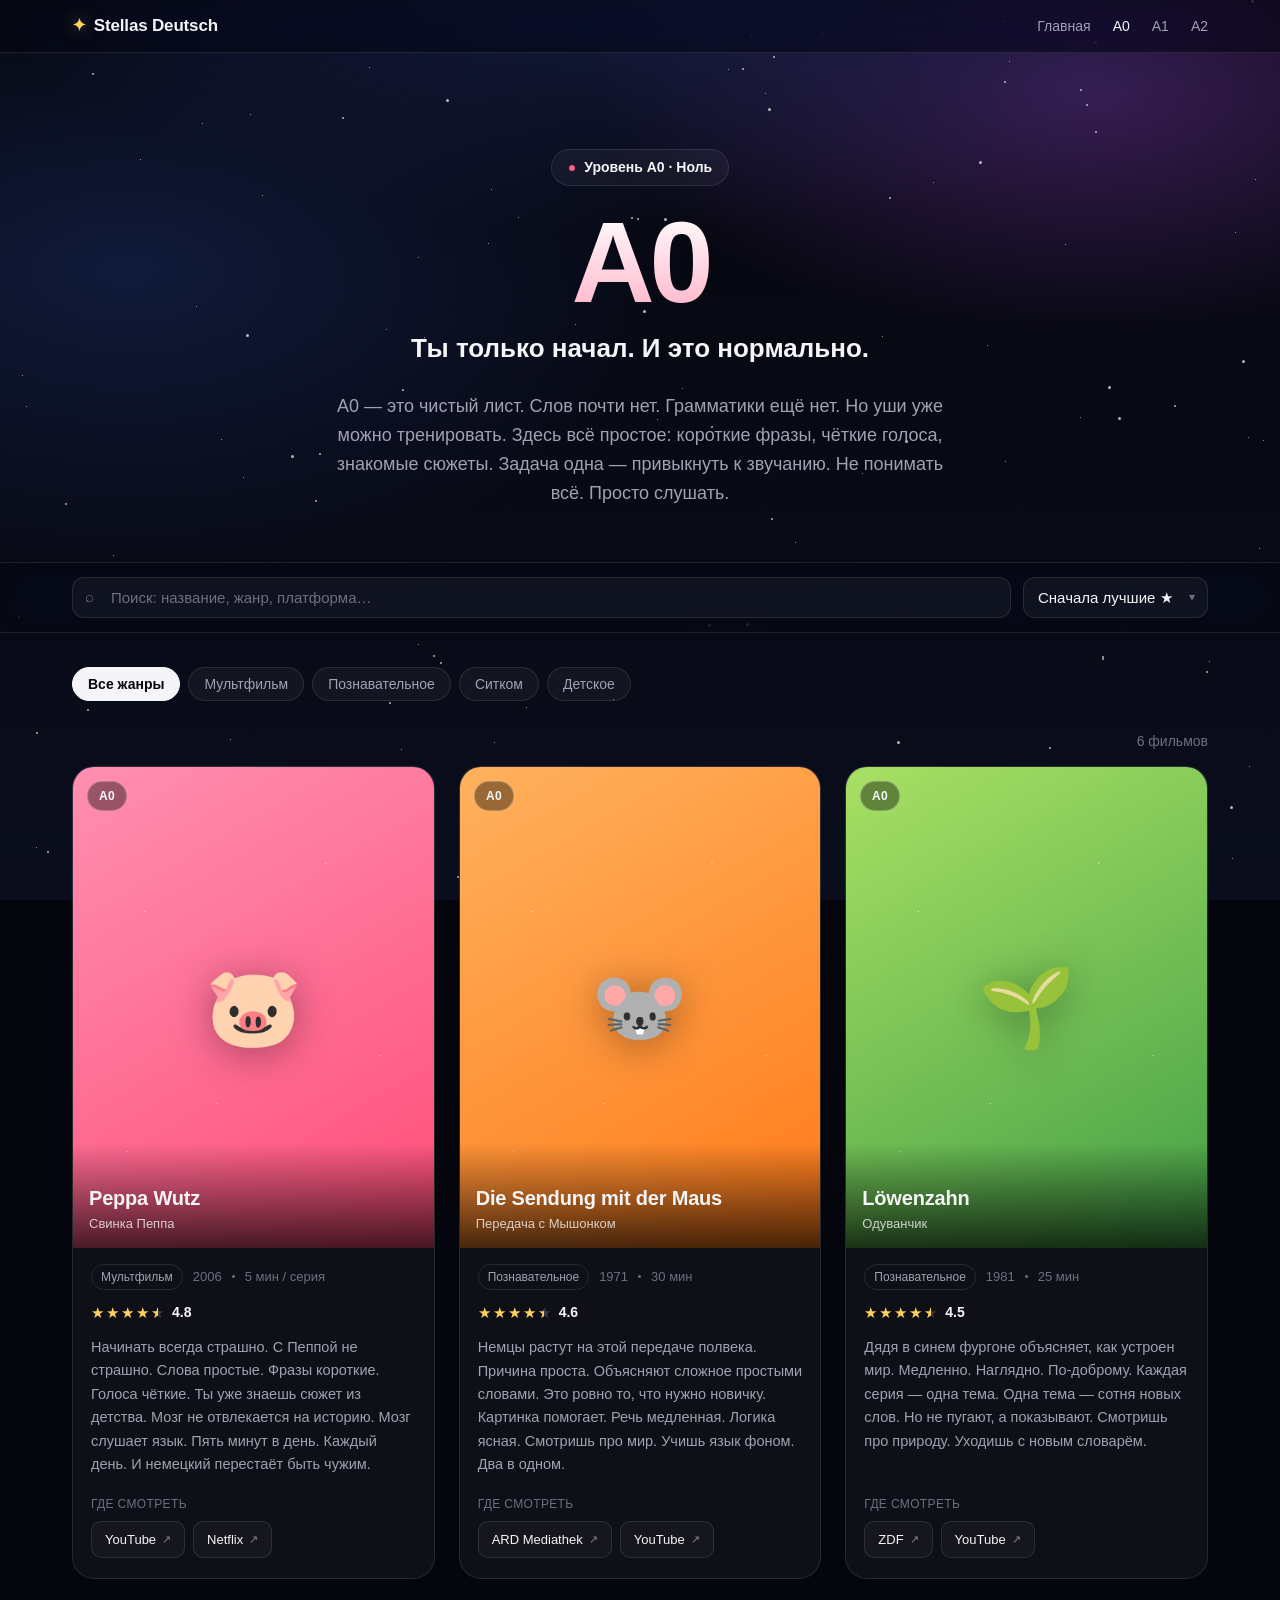
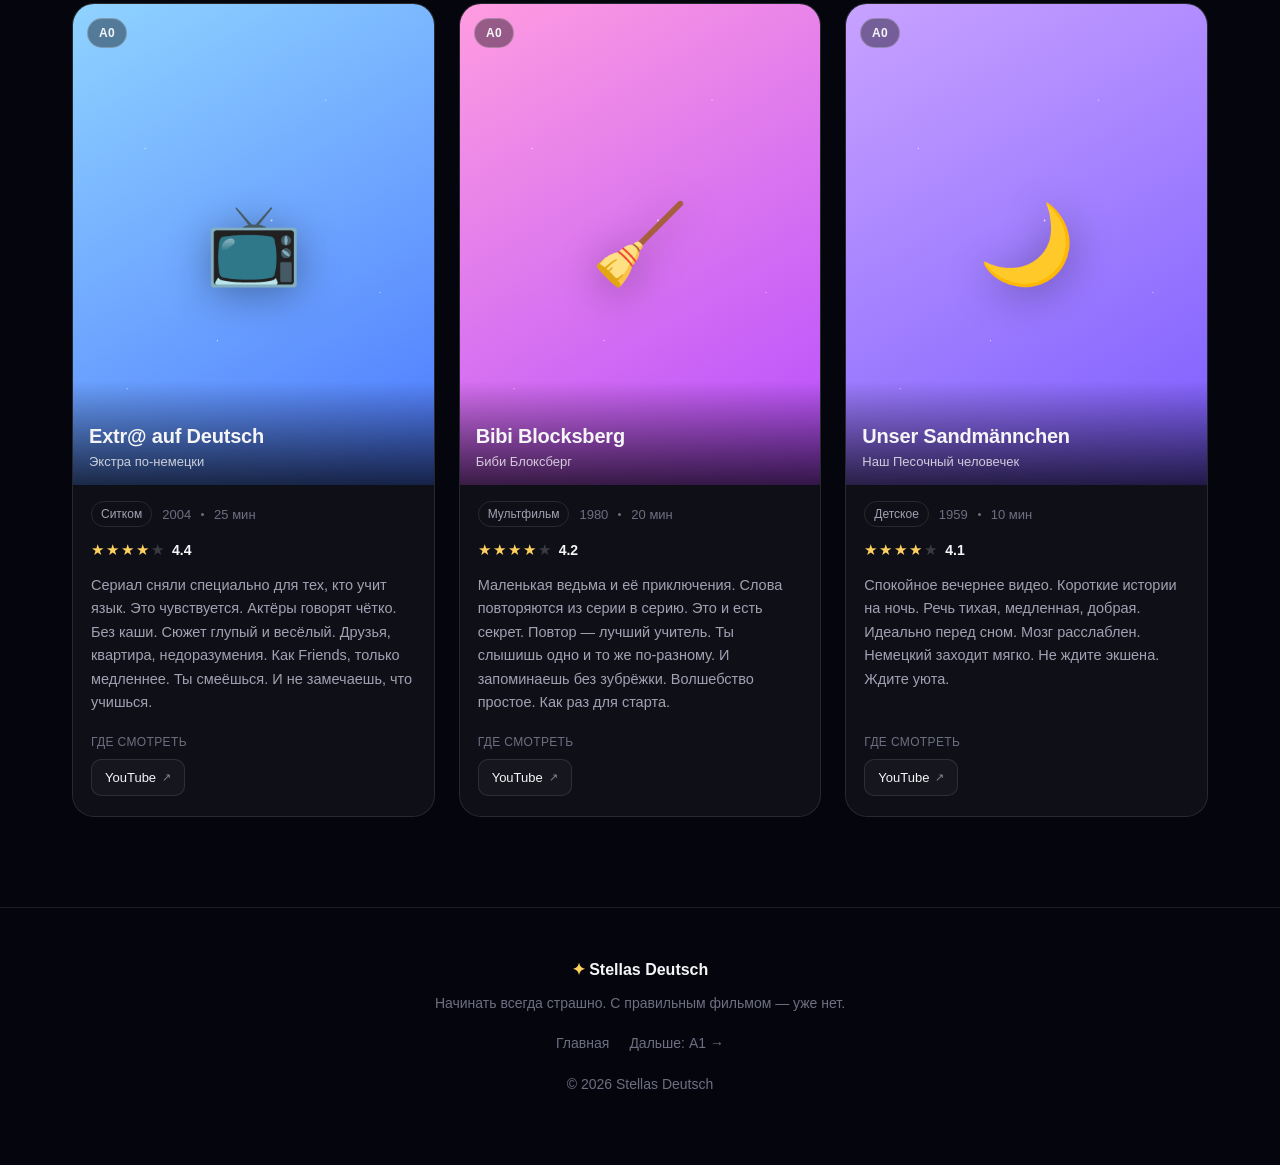
==== a0.html @ bd238e07 "Stellas Deutsch — Kino-Kollektion for German A0/A1/A2 Apple-style, star-themed film catalog with per" ====
<!DOCTYPE html>
<html lang="ru">
<head>
  <meta charset="UTF-8" />
  <meta name="viewport" content="width=device-width, initial-scale=1.0" />
  <title>A0 · Ноль — Кино для немецкого | Stellas Deutsch</title>
  <meta name="description" content="Фильмы и сериалы для немецкого уровня A0. Самый мягкий старт: короткие фразы, чёткие голоса, знакомые сюжеты." />
  <link rel="stylesheet" href="assets/style.css" />
</head>
<body>
  <div class="sky"></div>
  <div class="stars"></div>

  <nav class="nav">
    <div class="nav-in">
      <a class="brand" href="index.html"><span class="logo-star">✦</span> Stellas Deutsch</a>
      <div class="nav-links">
        <a href="index.html">Главная</a>
        <a href="a0.html" class="active">A0</a>
        <a href="a1.html">A1</a>
        <a href="a2.html">A2</a>
      </div>
    </div>
  </nav>

  <header class="level-hero">
    <div class="level-badge"><span style="color:#ff5e8a">●</span> Уровень A0 · Ноль</div>
    <h1 style="background:linear-gradient(180deg,#fff,#ffb3c8);-webkit-background-clip:text;background-clip:text;color:transparent">A0</h1>
    <div class="sub">Ты только начал. И это нормально.</div>
    <p class="intro">
      A0 — это чистый лист. Слов почти нет. Грамматики ещё нет.
      Но уши уже можно тренировать. Здесь всё простое: короткие фразы, чёткие голоса, знакомые сюжеты.
      Задача одна — привыкнуть к звучанию. Не понимать всё. Просто слушать.
    </p>
  </header>

  <div class="controls">
    <div class="controls-in">
      <div class="search">
        <span class="ico">⌕</span>
        <input id="search" type="text" placeholder="Поиск: название, жанр, платформа…" />
      </div>
      <div class="select-wrap">
        <select id="sort" aria-label="Сортировка">
          <option value="rating-desc">Сначала лучшие ★</option>
          <option value="rating-asc">Сначала худшие</option>
          <option value="year-desc">Новее</option>
          <option value="year-asc">Старее</option>
          <option value="length-asc">Короче</option>
          <option value="length-desc">Длиннее</option>
          <option value="title-asc">Название A–Z</option>
        </select>
      </div>
    </div>
  </div>

  <main class="wrap">
    <div class="chips" id="chips"></div>
    <div style="display:flex;margin-bottom:14px"><span class="result-count" id="count"></span></div>
    <div class="grid" id="grid"></div>
  </main>

  <footer class="footer">
    <div class="fbrand"><span style="color:var(--star)">✦</span> Stellas Deutsch</div>
    <div class="fline">Начинать всегда страшно. С правильным фильмом — уже нет.</div>
    <div class="fnav">
      <a href="index.html">Главная</a>
      <a href="a1.html">Дальше: A1 →</a>
    </div>
    <div>© 2026 Stellas Deutsch</div>
  </footer>

  <script src="assets/data.js"></script>
  <script src="assets/app.js"></script>
  <script>initCatalog({ level: "A0" });</script>
</body>
</html>
---- assets/style.css ----
/* =========================================================
   Stellas Deutsch — Kino
   Apple-стиль · звёздная тематика
   ========================================================= */

:root {
  --bg: #05060d;
  --bg-2: #0a0d1c;
  --ink: #f5f5f7;
  --ink-dim: #a1a1b3;
  --ink-faint: #6e6e82;
  --line: rgba(255, 255, 255, 0.10);
  --card: rgba(255, 255, 255, 0.045);
  --card-hover: rgba(255, 255, 255, 0.075);
  --star: #ffd25f;
  --accent: #6ea8ff;
  --accent-a0: #ff5e8a;
  --accent-a1: #4d9fff;
  --accent-a2: #22d3a6;
  --radius: 22px;
  --maxw: 1180px;
  --ease: cubic-bezier(0.22, 1, 0.36, 1);
}

* { margin: 0; padding: 0; box-sizing: border-box; }

html { scroll-behavior: smooth; }

body {
  font-family: -apple-system, BlinkMacSystemFont, "SF Pro Display",
    "SF Pro Text", "Segoe UI", Roboto, Helvetica, Arial, sans-serif;
  background: var(--bg);
  color: var(--ink);
  line-height: 1.5;
  -webkit-font-smoothing: antialiased;
  text-rendering: optimizeLegibility;
  overflow-x: hidden;
}

a { color: inherit; text-decoration: none; }
img { max-width: 100%; display: block; }

/* ---------- Звёздный фон ---------- */
.sky {
  position: fixed;
  inset: 0;
  z-index: -2;
  background:
    radial-gradient(ellipse 90% 60% at 50% -10%, #1a2350 0%, transparent 60%),
    radial-gradient(ellipse 70% 50% at 85% 10%, #3a1d54 0%, transparent 55%),
    radial-gradient(ellipse 80% 60% at 10% 30%, #101a3a 0%, transparent 55%),
    linear-gradient(180deg, var(--bg) 0%, var(--bg-2) 100%);
}
.stars {
  position: fixed;
  inset: 0;
  z-index: -1;
  pointer-events: none;
}
.stars i {
  position: absolute;
  width: 2px; height: 2px;
  border-radius: 50%;
  background: #fff;
  opacity: 0.7;
  animation: twinkle var(--dur, 4s) var(--ease) infinite alternate;
}
@keyframes twinkle {
  from { opacity: 0.15; transform: scale(0.6); }
  to   { opacity: 0.95; transform: scale(1.15); }
}
.shooting {
  position: absolute;
  width: 120px; height: 1px;
  background: linear-gradient(90deg, #fff, transparent);
  opacity: 0;
  filter: drop-shadow(0 0 6px #fff);
}

/* ---------- Навигация ---------- */
.nav {
  position: sticky;
  top: 0;
  z-index: 100;
  backdrop-filter: saturate(180%) blur(20px);
  -webkit-backdrop-filter: saturate(180%) blur(20px);
  background: rgba(6, 8, 16, 0.62);
  border-bottom: 1px solid var(--line);
}
.nav-in {
  max-width: var(--maxw);
  margin: 0 auto;
  padding: 0 22px;
  height: 52px;
  display: flex;
  align-items: center;
  gap: 26px;
}
.brand {
  font-weight: 600;
  letter-spacing: -0.01em;
  display: flex;
  align-items: center;
  gap: 8px;
  font-size: 17px;
}
.brand .logo-star { color: var(--star); filter: drop-shadow(0 0 8px rgba(255,210,95,.5)); }
.nav-links {
  display: flex;
  gap: 22px;
  margin-left: auto;
  font-size: 14px;
  color: var(--ink-dim);
}
.nav-links a { transition: color 0.2s; }
.nav-links a:hover, .nav-links a.active { color: var(--ink); }

/* ---------- Общий контейнер ---------- */
.wrap { max-width: var(--maxw); margin: 0 auto; padding: 0 22px; }

/* ---------- Hero ---------- */
.hero {
  text-align: center;
  padding: 118px 22px 70px;
  position: relative;
}
.eyebrow {
  font-size: 15px;
  font-weight: 600;
  letter-spacing: 0.02em;
  color: var(--accent);
  margin-bottom: 18px;
}
.hero h1 {
  font-size: clamp(40px, 7vw, 84px);
  line-height: 1.03;
  font-weight: 700;
  letter-spacing: -0.035em;
  background: linear-gradient(180deg, #fff 0%, #b9c4e8 100%);
  -webkit-background-clip: text;
  background-clip: text;
  color: transparent;
}
.hero .lead {
  max-width: 620px;
  margin: 26px auto 0;
  font-size: clamp(18px, 2.4vw, 22px);
  color: var(--ink-dim);
  line-height: 1.5;
}
.hero .lead b { color: var(--ink); font-weight: 600; }

/* Kicker-строчки в стиле Шынгыса */
.punch {
  margin: 40px auto 0;
  display: flex;
  flex-wrap: wrap;
  gap: 10px;
  justify-content: center;
  max-width: 640px;
}
.punch span {
  font-size: 15px;
  padding: 8px 15px;
  border: 1px solid var(--line);
  border-radius: 999px;
  color: var(--ink-dim);
  background: var(--card);
}

/* ---------- Кнопки уровней (главная) ---------- */
.levels-grid {
  display: grid;
  grid-template-columns: repeat(3, 1fr);
  gap: 20px;
  margin-top: 64px;
}
.level-card {
  position: relative;
  border: 1px solid var(--line);
  border-radius: var(--radius);
  padding: 34px 28px 30px;
  background: var(--card);
  overflow: hidden;
  transition: transform 0.5s var(--ease), border-color 0.4s, background 0.4s;
  display: flex;
  flex-direction: column;
  min-height: 260px;
}
.level-card:hover {
  transform: translateY(-6px);
  border-color: rgba(255,255,255,0.22);
  background: var(--card-hover);
}
.level-card .glow {
  position: absolute;
  width: 220px; height: 220px;
  border-radius: 50%;
  filter: blur(60px);
  opacity: 0.5;
  top: -70px; right: -50px;
  z-index: 0;
}
.level-card > * { position: relative; z-index: 1; }
.level-code {
  font-size: 52px;
  font-weight: 700;
  letter-spacing: -0.04em;
}
.level-card .lname { font-size: 15px; color: var(--ink-dim); margin-top: 2px; }
.level-card .ltag { margin-top: 18px; font-size: 17px; color: var(--ink); font-weight: 500; }
.level-card .go {
  margin-top: auto;
  padding-top: 22px;
  font-size: 15px;
  font-weight: 600;
  display: inline-flex;
  align-items: center;
  gap: 6px;
}
.level-card .go .arrow { transition: transform 0.3s var(--ease); }
.level-card:hover .go .arrow { transform: translateX(5px); }

/* ---------- Заголовок секции ---------- */
.section { padding: 80px 0 40px; }
.section-head { text-align: center; margin-bottom: 44px; }
.section-head h2 {
  font-size: clamp(30px, 4.5vw, 48px);
  font-weight: 700;
  letter-spacing: -0.03em;
}
.section-head p { color: var(--ink-dim); margin-top: 12px; font-size: 18px; }

/* ---------- Шапка уровня (страницы A0/A1/A2) ---------- */
.level-hero {
  text-align: center;
  padding: 96px 22px 54px;
  position: relative;
}
.level-badge {
  display: inline-flex;
  align-items: center;
  gap: 8px;
  font-size: 14px;
  font-weight: 600;
  padding: 7px 16px;
  border-radius: 999px;
  border: 1px solid var(--line);
  background: var(--card);
  margin-bottom: 22px;
}
.level-hero h1 {
  font-size: clamp(46px, 9vw, 120px);
  font-weight: 700;
  letter-spacing: -0.045em;
  line-height: 0.95;
}
.level-hero .sub { font-size: clamp(19px, 3vw, 26px); font-weight: 600; margin-top: 12px; }
.level-hero .intro {
  max-width: 640px;
  margin: 24px auto 0;
  color: var(--ink-dim);
  font-size: 18px;
  line-height: 1.6;
}

/* ---------- Панель управления (сортировка/фильтр) ---------- */
.controls {
  position: sticky;
  top: 52px;
  z-index: 50;
  backdrop-filter: saturate(180%) blur(18px);
  -webkit-backdrop-filter: saturate(180%) blur(18px);
  background: rgba(6, 8, 16, 0.55);
  border-top: 1px solid var(--line);
  border-bottom: 1px solid var(--line);
  padding: 14px 0;
  margin-bottom: 34px;
}
.controls-in {
  max-width: var(--maxw);
  margin: 0 auto;
  padding: 0 22px;
  display: flex;
  flex-wrap: wrap;
  align-items: center;
  gap: 12px;
}
.search {
  flex: 1 1 210px;
  min-width: 180px;
  position: relative;
}
.search input {
  width: 100%;
  background: var(--card);
  border: 1px solid var(--line);
  color: var(--ink);
  border-radius: 12px;
  padding: 11px 14px 11px 38px;
  font-size: 15px;
  font-family: inherit;
  transition: border-color 0.2s, background 0.2s;
}
.search input:focus { outline: none; border-color: var(--accent); background: rgba(255,255,255,0.07); }
.search input::placeholder { color: var(--ink-faint); }
.search .ico {
  position: absolute; left: 13px; top: 50%;
  transform: translateY(-50%);
  color: var(--ink-faint); font-size: 15px;
}

.select-wrap { position: relative; }
.select-wrap::after {
  content: "▾";
  position: absolute; right: 13px; top: 50%;
  transform: translateY(-50%);
  pointer-events: none;
  color: var(--ink-faint);
  font-size: 12px;
}
select {
  appearance: none;
  -webkit-appearance: none;
  background: var(--card);
  border: 1px solid var(--line);
  color: var(--ink);
  border-radius: 12px;
  padding: 11px 34px 11px 14px;
  font-size: 15px;
  font-family: inherit;
  cursor: pointer;
  transition: border-color 0.2s;
}
select:focus { outline: none; border-color: var(--accent); }
select option { background: #12162a; color: var(--ink); }

/* Фильтр-чипы по жанрам */
.chips { display: flex; flex-wrap: wrap; gap: 8px; margin: 0 auto 30px; }
.chip {
  font-size: 14px;
  padding: 8px 15px;
  border-radius: 999px;
  border: 1px solid var(--line);
  background: var(--card);
  color: var(--ink-dim);
  cursor: pointer;
  transition: all 0.2s var(--ease);
  white-space: nowrap;
}
.chip:hover { color: var(--ink); border-color: rgba(255,255,255,0.25); }
.chip.active {
  background: var(--ink);
  color: #05060d;
  border-color: var(--ink);
  font-weight: 600;
}

.result-count { font-size: 14px; color: var(--ink-faint); margin-left: auto; }

/* ---------- Сетка карточек ---------- */
.grid {
  display: grid;
  grid-template-columns: repeat(auto-fill, minmax(300px, 1fr));
  gap: 24px;
  padding-bottom: 90px;
}
.card {
  border: 1px solid var(--line);
  border-radius: var(--radius);
  overflow: hidden;
  background: var(--card);
  transition: transform 0.5s var(--ease), border-color 0.4s, background 0.4s;
  display: flex;
  flex-direction: column;
  opacity: 0;
  transform: translateY(18px);
  animation: rise 0.6s var(--ease) forwards;
}
@keyframes rise { to { opacity: 1; transform: translateY(0); } }
.card:hover {
  transform: translateY(-7px);
  border-color: rgba(255,255,255,0.22);
  background: var(--card-hover);
}

/* Постер (генерируется CSS-градиентом) */
.poster {
  position: relative;
  aspect-ratio: 3 / 4;
  display: flex;
  align-items: center;
  justify-content: center;
  overflow: hidden;
}
.poster .grad { position: absolute; inset: 0; }
.poster .grain {
  position: absolute; inset: 0;
  background:
    radial-gradient(1px 1px at 20% 30%, rgba(255,255,255,.9), transparent),
    radial-gradient(1px 1px at 70% 20%, rgba(255,255,255,.7), transparent),
    radial-gradient(1px 1px at 40% 70%, rgba(255,255,255,.8), transparent),
    radial-gradient(1px 1px at 85% 60%, rgba(255,255,255,.6), transparent),
    radial-gradient(1.5px 1.5px at 55% 45%, rgba(255,255,255,.9), transparent),
    radial-gradient(1px 1px at 15% 80%, rgba(255,255,255,.7), transparent);
}
.poster .glyph {
  position: relative;
  font-size: 78px;
  filter: drop-shadow(0 6px 20px rgba(0,0,0,.35));
  transition: transform 0.6s var(--ease);
}
.card:hover .poster .glyph { transform: scale(1.12) translateY(-4px); }
.poster .lvl-tag {
  position: absolute;
  top: 14px; left: 14px;
  font-size: 12px;
  font-weight: 700;
  letter-spacing: 0.02em;
  padding: 5px 11px;
  border-radius: 999px;
  background: rgba(0,0,0,0.4);
  backdrop-filter: blur(6px);
  border: 1px solid rgba(255,255,255,0.25);
}
.poster .title-plate {
  position: absolute;
  left: 0; right: 0; bottom: 0;
  padding: 40px 16px 14px;
  background: linear-gradient(0deg, rgba(0,0,0,.72), transparent);
}
.poster .title-plate .t { font-size: 20px; font-weight: 700; letter-spacing: -0.01em; }
.poster .title-plate .tr { font-size: 13px; color: rgba(255,255,255,0.75); margin-top: 1px; }

/* Тело карточки */
.card-body { padding: 16px 18px 20px; display: flex; flex-direction: column; flex: 1; }
.meta-row {
  display: flex;
  align-items: center;
  gap: 10px;
  font-size: 13px;
  color: var(--ink-faint);
  margin-bottom: 12px;
  flex-wrap: wrap;
}
.meta-row .dot { width: 3px; height: 3px; border-radius: 50%; background: currentColor; }
.genre-pill {
  font-size: 12px;
  color: var(--ink-dim);
  border: 1px solid var(--line);
  padding: 3px 9px;
  border-radius: 999px;
}

/* Рейтинг звёздами */
.rating { display: flex; align-items: center; gap: 8px; margin-bottom: 12px; }
.stars-row { display: inline-flex; gap: 2px; }
.stars-row .s { font-size: 15px; color: rgba(255,255,255,0.18); position: relative; }
.stars-row .s.full { color: var(--star); }
.stars-row .s.half {
  color: rgba(255,255,255,0.18);
}
.stars-row .s.half::before {
  content: "★";
  position: absolute; left: 0; top: 0;
  width: 50%; overflow: hidden;
  color: var(--star);
}
.rating .num { font-size: 14px; font-weight: 600; color: var(--ink); }

.review { font-size: 14.5px; color: var(--ink-dim); line-height: 1.62; flex: 1; }

/* Ссылки где смотреть */
.watch { margin-top: 18px; }
.watch-label { font-size: 12px; color: var(--ink-faint); margin-bottom: 8px; letter-spacing: 0.03em; }
.watch-links { display: flex; flex-wrap: wrap; gap: 8px; }
.watch-links a {
  font-size: 13px;
  font-weight: 500;
  padding: 8px 13px;
  border-radius: 10px;
  border: 1px solid var(--line);
  background: rgba(255,255,255,0.03);
  color: var(--ink);
  transition: all 0.2s var(--ease);
  display: inline-flex;
  align-items: center;
  gap: 6px;
}
.watch-links a:hover { background: var(--ink); color: #05060d; border-color: var(--ink); }
.watch-links a .ext { opacity: 0.5; font-size: 11px; }
.watch-links a:hover .ext { opacity: 0.7; }

/* Пусто */
.empty {
  text-align: center;
  padding: 80px 20px;
  color: var(--ink-faint);
  grid-column: 1 / -1;
}
.empty .big { font-size: 22px; color: var(--ink-dim); margin-bottom: 8px; font-weight: 600; }

/* ---------- Футер ---------- */
.footer {
  border-top: 1px solid var(--line);
  padding: 50px 22px 70px;
  text-align: center;
  color: var(--ink-faint);
  font-size: 14px;
}
.footer .fbrand { color: var(--ink); font-weight: 600; font-size: 16px; margin-bottom: 10px; }
.footer .fline { max-width: 460px; margin: 0 auto 18px; line-height: 1.6; }
.footer .fnav { display: flex; gap: 20px; justify-content: center; margin-bottom: 20px; }
.footer .fnav a:hover { color: var(--ink); }

/* ---------- Адаптив ---------- */
@media (max-width: 760px) {
  .levels-grid { grid-template-columns: 1fr; }
  .nav-links { gap: 16px; }
  .result-count { width: 100%; margin: 4px 0 0; text-align: right; }
  .hero { padding-top: 84px; }
}

@media (prefers-reduced-motion: reduce) {
  * { animation: none !important; scroll-behavior: auto; }
  .card { opacity: 1; transform: none; }
}
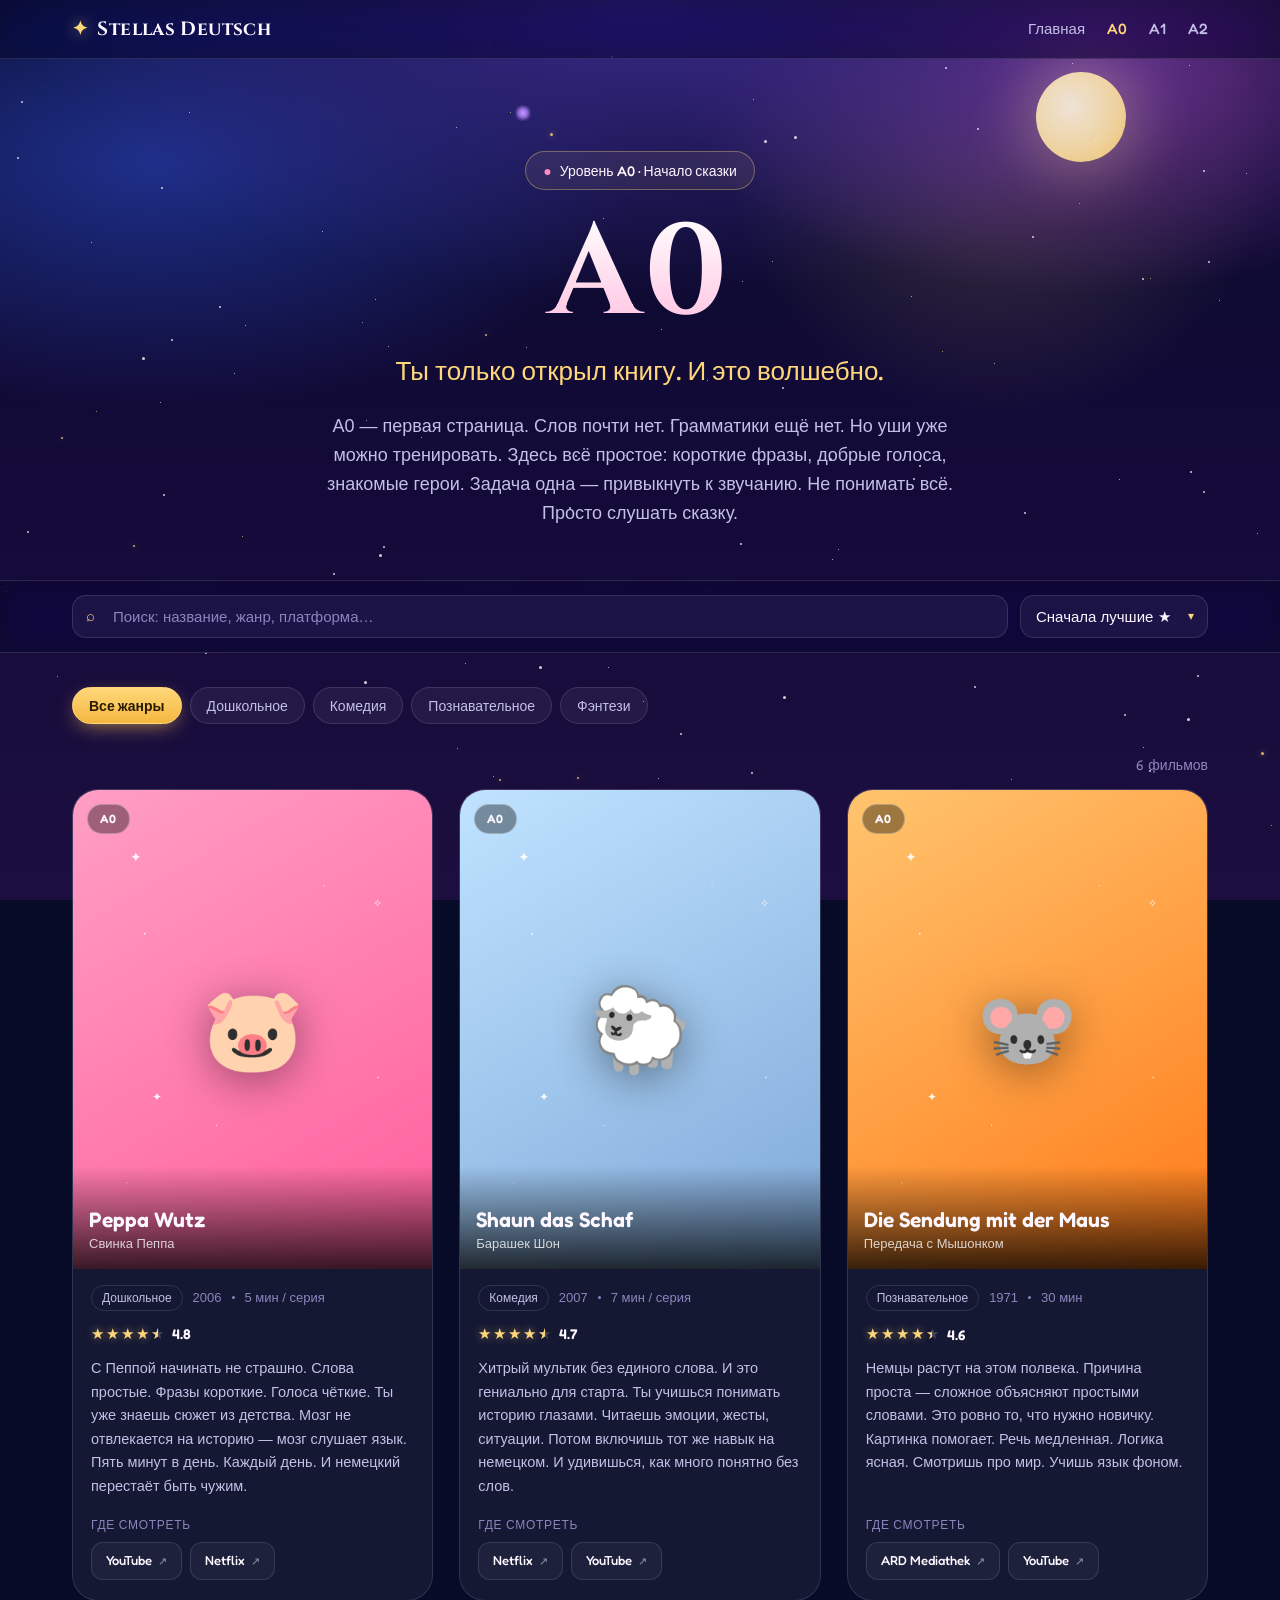
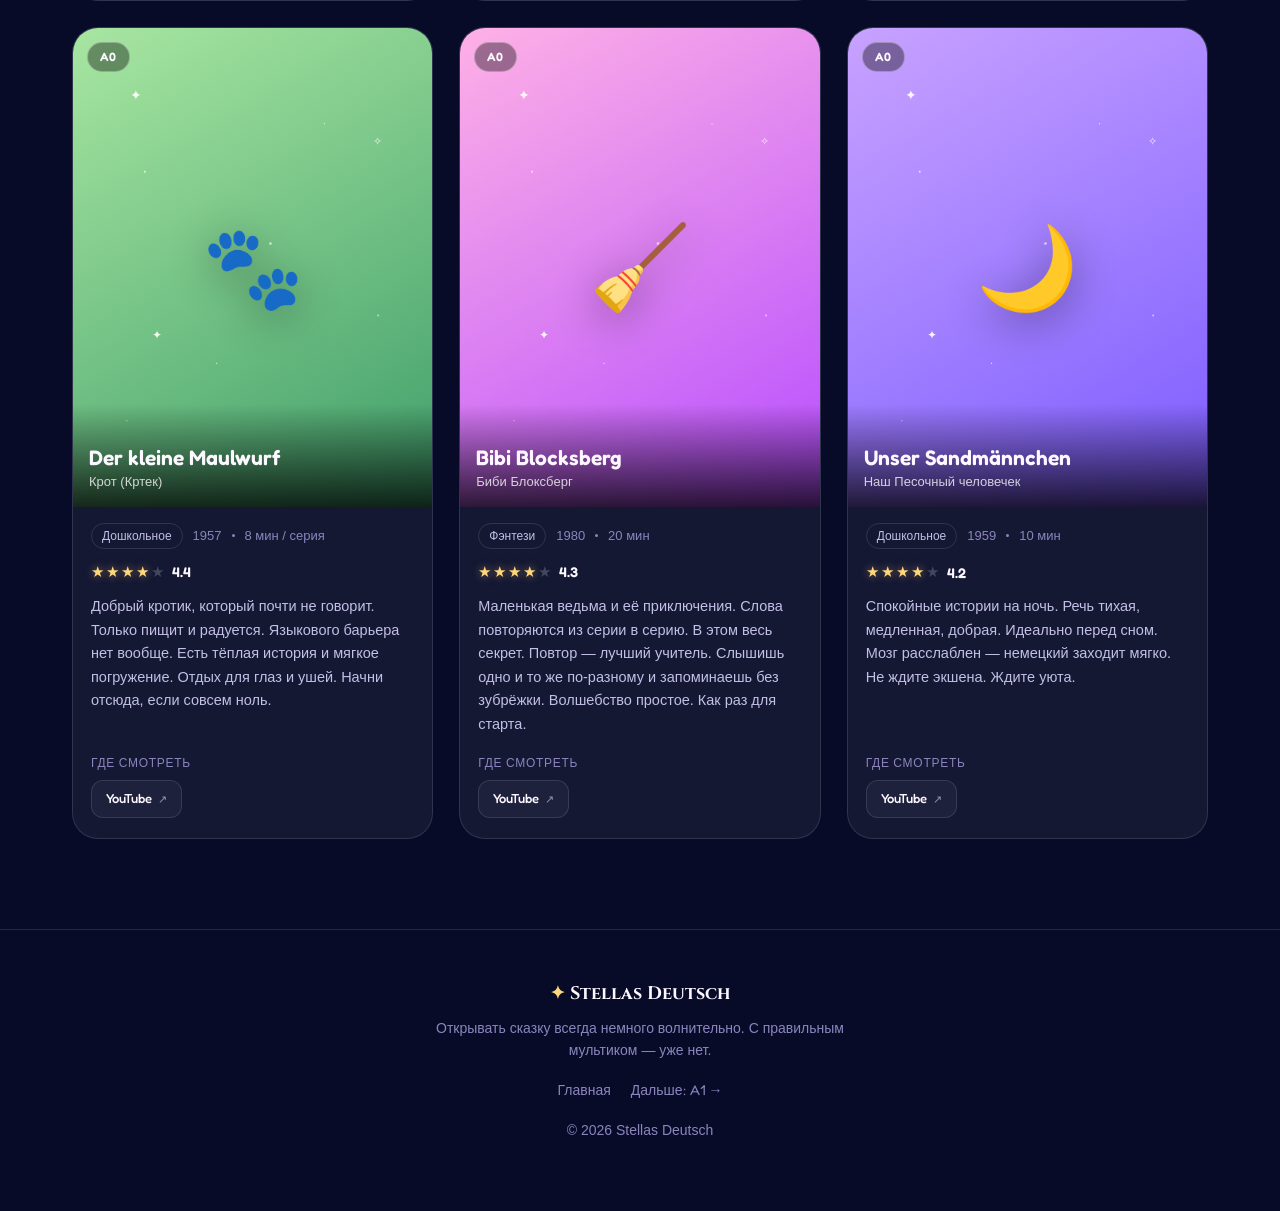
==== commit d2159543: "Re-theme to magical Disney style; swap catalog to cartoons - Fairytale night sky: moon, gold sparkle" ====
--- a/a0.html
+++ b/a0.html
@@ -3,8 +3,11 @@
 <head>
   <meta charset="UTF-8" />
   <meta name="viewport" content="width=device-width, initial-scale=1.0" />
-  <title>A0 · Ноль — Кино для немецкого | Stellas Deutsch</title>
-  <meta name="description" content="Фильмы и сериалы для немецкого уровня A0. Самый мягкий старт: короткие фразы, чёткие голоса, знакомые сюжеты." />
+  <title>A0 · Начало сказки — Мультфильмы для немецкого | Stellas Deutsch</title>
+  <meta name="description" content="Мультфильмы для немецкого уровня A0. Самый мягкий старт: короткие фразы, добрые голоса, знакомые герои." />
+  <link rel="preconnect" href="https://fonts.googleapis.com" />
+  <link rel="preconnect" href="https://fonts.gstatic.com" crossorigin />
+  <link href="https://fonts.googleapis.com/css2?family=Cinzel:wght@600;700&family=Fredoka:wght@400;500;600;700&display=swap" rel="stylesheet" />
   <link rel="stylesheet" href="assets/style.css" />
 </head>
 <body>
@@ -24,13 +27,13 @@
   </nav>
 
   <header class="level-hero">
-    <div class="level-badge"><span style="color:#ff5e8a">●</span> Уровень A0 · Ноль</div>
-    <h1 style="background:linear-gradient(180deg,#fff,#ffb3c8);-webkit-background-clip:text;background-clip:text;color:transparent">A0</h1>
-    <div class="sub">Ты только начал. И это нормально.</div>
+    <div class="level-badge"><span style="color:#ff8ac2">●</span> Уровень A0 · Начало сказки</div>
+    <h1 style="background:linear-gradient(180deg,#fff,#ffbfe0);-webkit-background-clip:text;background-clip:text;color:transparent">A0</h1>
+    <div class="sub">Ты только открыл книгу. И это волшебно.</div>
     <p class="intro">
-      A0 — это чистый лист. Слов почти нет. Грамматики ещё нет.
-      Но уши уже можно тренировать. Здесь всё простое: короткие фразы, чёткие голоса, знакомые сюжеты.
-      Задача одна — привыкнуть к звучанию. Не понимать всё. Просто слушать.
+      A0 — первая страница. Слов почти нет. Грамматики ещё нет.
+      Но уши уже можно тренировать. Здесь всё простое: короткие фразы, добрые голоса, знакомые герои.
+      Задача одна — привыкнуть к звучанию. Не понимать всё. Просто слушать сказку.
     </p>
   </header>
 
@@ -43,7 +46,7 @@
       <div class="select-wrap">
         <select id="sort" aria-label="Сортировка">
           <option value="rating-desc">Сначала лучшие ★</option>
-          <option value="rating-asc">Сначала худшие</option>
+          <option value="rating-asc">Сначала скромные</option>
           <option value="year-desc">Новее</option>
           <option value="year-asc">Старее</option>
           <option value="length-asc">Короче</option>
@@ -61,8 +64,8 @@
   </main>
 
   <footer class="footer">
-    <div class="fbrand"><span style="color:var(--star)">✦</span> Stellas Deutsch</div>
-    <div class="fline">Начинать всегда страшно. С правильным фильмом — уже нет.</div>
+    <div class="fbrand"><span style="color:var(--gold)">✦</span> Stellas Deutsch</div>
+    <div class="fline">Открывать сказку всегда немного волнительно. С правильным мультиком — уже нет.</div>
     <div class="fnav">
       <a href="index.html">Главная</a>
       <a href="a1.html">Дальше: A1 →</a>
--- a/assets/style.css
+++ b/assets/style.css
@@ -1,34 +1,38 @@
 /* =========================================================
-   Stellas Deutsch — Kino
-   Apple-стиль · звёздная тематика
+   Stellas Deutsch — Zeichentrick
+   Disney-стиль · волшебное ночное небо, замок, фейерверки
    ========================================================= */
 
 :root {
-  --bg: #05060d;
-  --bg-2: #0a0d1c;
-  --ink: #f5f5f7;
-  --ink-dim: #a1a1b3;
-  --ink-faint: #6e6e82;
-  --line: rgba(255, 255, 255, 0.10);
-  --card: rgba(255, 255, 255, 0.045);
-  --card-hover: rgba(255, 255, 255, 0.075);
-  --star: #ffd25f;
-  --accent: #6ea8ff;
-  --accent-a0: #ff5e8a;
-  --accent-a1: #4d9fff;
-  --accent-a2: #22d3a6;
-  --radius: 22px;
+  --bg: #070b28;
+  --bg-2: #140a3a;
+  --ink: #fdf7ff;
+  --ink-dim: #c3bfe6;
+  --ink-faint: #8c85bd;
+  --line: rgba(255, 255, 255, 0.12);
+  --card: rgba(255, 255, 255, 0.055);
+  --card-hover: rgba(255, 255, 255, 0.09);
+  --gold: #ffd77a;
+  --gold-deep: #f4b73f;
+  --pink: #ff8ac2;
+  --sky: #6ec9ff;
+  --accent: #8db4ff;
+  --accent-a0: #ff8ac2;
+  --accent-a1: #5cc8ff;
+  --accent-a2: #ffce54;
+  --radius: 26px;
   --maxw: 1180px;
   --ease: cubic-bezier(0.22, 1, 0.36, 1);
+  --font-display: "Fredoka", -apple-system, "Segoe UI", sans-serif;
+  --font-fairy: "Cinzel", Georgia, serif;
 }
 
 * { margin: 0; padding: 0; box-sizing: border-box; }
-
 html { scroll-behavior: smooth; }
 
 body {
-  font-family: -apple-system, BlinkMacSystemFont, "SF Pro Display",
-    "SF Pro Text", "Segoe UI", Roboto, Helvetica, Arial, sans-serif;
+  font-family: -apple-system, BlinkMacSystemFont, "SF Pro Text",
+    "Segoe UI", Roboto, Helvetica, Arial, sans-serif;
   background: var(--bg);
   color: var(--ink);
   line-height: 1.5;
@@ -36,491 +40,456 @@
   text-rendering: optimizeLegibility;
   overflow-x: hidden;
 }
-
 a { color: inherit; text-decoration: none; }
 img { max-width: 100%; display: block; }
 
-/* ---------- Звёздный фон ---------- */
+/* ---------- Волшебное небо ---------- */
 .sky {
   position: fixed;
   inset: 0;
-  z-index: -2;
+  z-index: -3;
   background:
-    radial-gradient(ellipse 90% 60% at 50% -10%, #1a2350 0%, transparent 60%),
-    radial-gradient(ellipse 70% 50% at 85% 10%, #3a1d54 0%, transparent 55%),
-    radial-gradient(ellipse 80% 60% at 10% 30%, #101a3a 0%, transparent 55%),
-    linear-gradient(180deg, var(--bg) 0%, var(--bg-2) 100%);
-}
-.stars {
-  position: fixed;
-  inset: 0;
-  z-index: -1;
-  pointer-events: none;
-}
+    radial-gradient(ellipse 80% 55% at 50% 0%, #3a2a8c 0%, transparent 60%),
+    radial-gradient(ellipse 60% 45% at 85% 8%, #6a2f8f 0%, transparent 55%),
+    radial-gradient(ellipse 70% 50% at 12% 18%, #1e2f8a 0%, transparent 55%),
+    radial-gradient(circle at 78% 16%, rgba(255,215,122,0.20) 0%, transparent 22%),
+    linear-gradient(180deg, var(--bg) 0%, var(--bg-2) 55%, #1c0f3f 100%);
+}
+/* Луна */
+.sky::after {
+  content: "";
+  position: absolute;
+  top: 8%; right: 12%;
+  width: 90px; height: 90px;
+  border-radius: 50%;
+  background: radial-gradient(circle at 38% 38%, #fff7e0, #ffe6a8 55%, #ffd16a);
+  box-shadow: 0 0 60px 12px rgba(255, 224, 160, 0.35);
+  opacity: 0.9;
+}
+.stars { position: fixed; inset: 0; z-index: -2; pointer-events: none; }
 .stars i {
   position: absolute;
-  width: 2px; height: 2px;
   border-radius: 50%;
   background: #fff;
-  opacity: 0.7;
+  opacity: 0.8;
   animation: twinkle var(--dur, 4s) var(--ease) infinite alternate;
 }
+.stars i.gold { background: var(--gold); box-shadow: 0 0 6px rgba(255,215,122,.8); }
 @keyframes twinkle {
-  from { opacity: 0.15; transform: scale(0.6); }
-  to   { opacity: 0.95; transform: scale(1.15); }
-}
-.shooting {
+  from { opacity: 0.15; transform: scale(0.5); }
+  to   { opacity: 1; transform: scale(1.2); }
+}
+/* Летящая пыльца/звезда с хвостом (Tinker Bell) */
+.pixie {
   position: absolute;
-  width: 120px; height: 1px;
-  background: linear-gradient(90deg, #fff, transparent);
+  width: 4px; height: 4px;
+  border-radius: 50%;
+  background: var(--gold);
+  box-shadow: 0 0 10px 3px rgba(255, 215, 122, 0.9);
   opacity: 0;
-  filter: drop-shadow(0 0 6px #fff);
-}
+}
+/* Фейерверк */
+.firework { position: absolute; width: 6px; height: 6px; }
+.firework span {
+  position: absolute; left: 0; top: 0;
+  width: 4px; height: 4px; border-radius: 50%;
+  opacity: 0;
+}
+
+/* Силуэт замка внизу героя */
+.castle {
+  position: absolute;
+  left: 0; right: 0; bottom: -1px;
+  width: 100%;
+  z-index: 0;
+  pointer-events: none;
+  filter: drop-shadow(0 -6px 30px rgba(120, 90, 220, 0.35));
+}
+.castle svg { width: 100%; height: auto; display: block; }
 
 /* ---------- Навигация ---------- */
 .nav {
-  position: sticky;
-  top: 0;
-  z-index: 100;
-  backdrop-filter: saturate(180%) blur(20px);
-  -webkit-backdrop-filter: saturate(180%) blur(20px);
-  background: rgba(6, 8, 16, 0.62);
+  position: sticky; top: 0; z-index: 100;
+  backdrop-filter: saturate(180%) blur(18px);
+  -webkit-backdrop-filter: saturate(180%) blur(18px);
+  background: rgba(9, 8, 34, 0.6);
   border-bottom: 1px solid var(--line);
 }
 .nav-in {
-  max-width: var(--maxw);
-  margin: 0 auto;
-  padding: 0 22px;
-  height: 52px;
-  display: flex;
-  align-items: center;
-  gap: 26px;
+  max-width: var(--maxw); margin: 0 auto;
+  padding: 0 22px; height: 58px;
+  display: flex; align-items: center; gap: 26px;
 }
 .brand {
-  font-weight: 600;
-  letter-spacing: -0.01em;
-  display: flex;
-  align-items: center;
-  gap: 8px;
-  font-size: 17px;
-}
-.brand .logo-star { color: var(--star); filter: drop-shadow(0 0 8px rgba(255,210,95,.5)); }
+  font-family: var(--font-fairy);
+  font-weight: 700;
+  letter-spacing: 0.02em;
+  display: flex; align-items: center; gap: 9px;
+  font-size: 19px;
+}
+.brand .logo-star {
+  color: var(--gold);
+  filter: drop-shadow(0 0 8px rgba(255,215,122,.7));
+  animation: sparkle 2.4s ease-in-out infinite;
+}
+@keyframes sparkle {
+  0%, 100% { transform: scale(1) rotate(0); opacity: 1; }
+  50% { transform: scale(1.25) rotate(18deg); opacity: 0.85; }
+}
 .nav-links {
-  display: flex;
-  gap: 22px;
-  margin-left: auto;
-  font-size: 14px;
-  color: var(--ink-dim);
+  display: flex; gap: 22px; margin-left: auto;
+  font-size: 15px; color: var(--ink-dim);
+  font-family: var(--font-display); font-weight: 500;
 }
 .nav-links a { transition: color 0.2s; }
-.nav-links a:hover, .nav-links a.active { color: var(--ink); }
-
-/* ---------- Общий контейнер ---------- */
+.nav-links a:hover, .nav-links a.active { color: var(--gold); }
+
 .wrap { max-width: var(--maxw); margin: 0 auto; padding: 0 22px; }
 
 /* ---------- Hero ---------- */
 .hero {
   text-align: center;
-  padding: 118px 22px 70px;
+  padding: 108px 22px 200px;
   position: relative;
 }
 .eyebrow {
-  font-size: 15px;
-  font-weight: 600;
-  letter-spacing: 0.02em;
-  color: var(--accent);
-  margin-bottom: 18px;
+  font-family: var(--font-display);
+  font-size: 15px; font-weight: 600;
+  letter-spacing: 0.16em; text-transform: uppercase;
+  color: var(--gold);
+  margin-bottom: 20px;
 }
 .hero h1 {
-  font-size: clamp(40px, 7vw, 84px);
-  line-height: 1.03;
+  font-family: var(--font-fairy);
+  font-size: clamp(44px, 8vw, 92px);
+  line-height: 1.04;
   font-weight: 700;
-  letter-spacing: -0.035em;
-  background: linear-gradient(180deg, #fff 0%, #b9c4e8 100%);
+  letter-spacing: 0.01em;
+  background: linear-gradient(180deg, #fff 0%, #ffe9b8 45%, var(--gold-deep) 100%);
   -webkit-background-clip: text;
   background-clip: text;
   color: transparent;
-}
+  position: relative;
+  text-shadow: 0 2px 40px rgba(255, 210, 120, 0.25);
+}
+/* золотой блик, бегущий по заголовку */
+.hero h1 .shine {
+  background: linear-gradient(110deg, transparent 20%, #fffbe9 48%, transparent 60%);
+  -webkit-background-clip: text; background-clip: text; color: transparent;
+  position: absolute; inset: 0;
+  background-size: 250% 100%;
+  animation: shine 5s linear infinite;
+  pointer-events: none;
+}
+@keyframes shine { from { background-position: 200% 0; } to { background-position: -60% 0; } }
+
 .hero .lead {
-  max-width: 620px;
-  margin: 26px auto 0;
+  max-width: 640px; margin: 26px auto 0;
   font-size: clamp(18px, 2.4vw, 22px);
-  color: var(--ink-dim);
-  line-height: 1.5;
+  color: var(--ink-dim); line-height: 1.55;
 }
 .hero .lead b { color: var(--ink); font-weight: 600; }
 
-/* Kicker-строчки в стиле Шынгыса */
 .punch {
   margin: 40px auto 0;
-  display: flex;
-  flex-wrap: wrap;
-  gap: 10px;
-  justify-content: center;
-  max-width: 640px;
+  display: flex; flex-wrap: wrap; gap: 10px;
+  justify-content: center; max-width: 640px;
 }
 .punch span {
-  font-size: 15px;
-  padding: 8px 15px;
-  border: 1px solid var(--line);
-  border-radius: 999px;
-  color: var(--ink-dim);
-  background: var(--card);
+  font-family: var(--font-display); font-weight: 500;
+  font-size: 15px; padding: 9px 17px;
+  border: 1px solid rgba(255,215,122,0.35);
+  border-radius: 999px; color: var(--ink);
+  background: rgba(255, 215, 122, 0.08);
 }
 
 /* ---------- Кнопки уровней (главная) ---------- */
 .levels-grid {
-  display: grid;
-  grid-template-columns: repeat(3, 1fr);
-  gap: 20px;
-  margin-top: 64px;
+  display: grid; grid-template-columns: repeat(3, 1fr);
+  gap: 22px; margin-top: 68px; position: relative; z-index: 1;
 }
 .level-card {
   position: relative;
   border: 1px solid var(--line);
   border-radius: var(--radius);
-  padding: 34px 28px 30px;
+  padding: 36px 30px 30px;
   background: var(--card);
   overflow: hidden;
-  transition: transform 0.5s var(--ease), border-color 0.4s, background 0.4s;
-  display: flex;
-  flex-direction: column;
-  min-height: 260px;
+  transition: transform 0.5s var(--ease), border-color 0.4s, background 0.4s, box-shadow 0.4s;
+  display: flex; flex-direction: column;
+  min-height: 268px;
 }
 .level-card:hover {
-  transform: translateY(-6px);
-  border-color: rgba(255,255,255,0.22);
+  transform: translateY(-8px);
+  border-color: rgba(255,215,122,0.5);
   background: var(--card-hover);
+  box-shadow: 0 24px 60px -22px rgba(120, 80, 220, 0.6);
 }
 .level-card .glow {
-  position: absolute;
-  width: 220px; height: 220px;
-  border-radius: 50%;
-  filter: blur(60px);
-  opacity: 0.5;
-  top: -70px; right: -50px;
-  z-index: 0;
+  position: absolute; width: 240px; height: 240px;
+  border-radius: 50%; filter: blur(64px); opacity: 0.55;
+  top: -80px; right: -60px; z-index: 0;
 }
 .level-card > * { position: relative; z-index: 1; }
 .level-code {
-  font-size: 52px;
-  font-weight: 700;
-  letter-spacing: -0.04em;
-}
-.level-card .lname { font-size: 15px; color: var(--ink-dim); margin-top: 2px; }
+  font-family: var(--font-fairy);
+  font-size: 54px; font-weight: 700; letter-spacing: 0.01em;
+}
+.level-card .lname {
+  font-family: var(--font-display); font-weight: 500;
+  font-size: 15px; color: var(--gold); margin-top: 4px;
+}
 .level-card .ltag { margin-top: 18px; font-size: 17px; color: var(--ink); font-weight: 500; }
 .level-card .go {
-  margin-top: auto;
-  padding-top: 22px;
-  font-size: 15px;
-  font-weight: 600;
-  display: inline-flex;
-  align-items: center;
-  gap: 6px;
+  margin-top: auto; padding-top: 22px;
+  font-family: var(--font-display); font-weight: 600;
+  font-size: 15px; display: inline-flex; align-items: center; gap: 6px;
+  color: var(--gold);
 }
 .level-card .go .arrow { transition: transform 0.3s var(--ease); }
-.level-card:hover .go .arrow { transform: translateX(5px); }
-
-/* ---------- Заголовок секции ---------- */
-.section { padding: 80px 0 40px; }
+.level-card:hover .go .arrow { transform: translateX(6px); }
+
+/* ---------- Секции ---------- */
+.section { padding: 60px 0 40px; position: relative; z-index: 1; }
 .section-head { text-align: center; margin-bottom: 44px; }
 .section-head h2 {
-  font-size: clamp(30px, 4.5vw, 48px);
-  font-weight: 700;
-  letter-spacing: -0.03em;
+  font-family: var(--font-fairy);
+  font-size: clamp(30px, 4.5vw, 46px);
+  font-weight: 700; letter-spacing: 0.01em;
+  background: linear-gradient(180deg, #fff, #ffe4a8);
+  -webkit-background-clip: text; background-clip: text; color: transparent;
 }
 .section-head p { color: var(--ink-dim); margin-top: 12px; font-size: 18px; }
 
-/* ---------- Шапка уровня (страницы A0/A1/A2) ---------- */
-.level-hero {
-  text-align: center;
-  padding: 96px 22px 54px;
-  position: relative;
-}
+/* ---------- Шапка уровня ---------- */
+.level-hero { text-align: center; padding: 92px 22px 52px; position: relative; }
 .level-badge {
-  display: inline-flex;
-  align-items: center;
-  gap: 8px;
-  font-size: 14px;
-  font-weight: 600;
-  padding: 7px 16px;
-  border-radius: 999px;
-  border: 1px solid var(--line);
-  background: var(--card);
-  margin-bottom: 22px;
+  display: inline-flex; align-items: center; gap: 8px;
+  font-family: var(--font-display); font-weight: 500;
+  font-size: 14px; padding: 8px 17px; border-radius: 999px;
+  border: 1px solid rgba(255,215,122,0.35);
+  background: rgba(255,215,122,0.08); margin-bottom: 22px;
 }
 .level-hero h1 {
-  font-size: clamp(46px, 9vw, 120px);
-  font-weight: 700;
-  letter-spacing: -0.045em;
-  line-height: 0.95;
-}
-.level-hero .sub { font-size: clamp(19px, 3vw, 26px); font-weight: 600; margin-top: 12px; }
+  font-family: var(--font-fairy);
+  font-size: clamp(56px, 10vw, 128px);
+  font-weight: 700; letter-spacing: 0.02em; line-height: 0.98;
+}
+.level-hero .sub {
+  font-family: var(--font-display); font-weight: 500;
+  font-size: clamp(19px, 3vw, 26px); margin-top: 14px; color: var(--gold);
+}
 .level-hero .intro {
-  max-width: 640px;
-  margin: 24px auto 0;
-  color: var(--ink-dim);
-  font-size: 18px;
-  line-height: 1.6;
-}
-
-/* ---------- Панель управления (сортировка/фильтр) ---------- */
+  max-width: 650px; margin: 22px auto 0;
+  color: var(--ink-dim); font-size: 18px; line-height: 1.6;
+}
+
+/* ---------- Панель управления ---------- */
 .controls {
-  position: sticky;
-  top: 52px;
-  z-index: 50;
-  backdrop-filter: saturate(180%) blur(18px);
-  -webkit-backdrop-filter: saturate(180%) blur(18px);
-  background: rgba(6, 8, 16, 0.55);
+  position: sticky; top: 58px; z-index: 50;
+  backdrop-filter: saturate(180%) blur(16px);
+  -webkit-backdrop-filter: saturate(180%) blur(16px);
+  background: rgba(9, 8, 34, 0.55);
   border-top: 1px solid var(--line);
   border-bottom: 1px solid var(--line);
-  padding: 14px 0;
-  margin-bottom: 34px;
+  padding: 14px 0; margin-bottom: 34px;
 }
 .controls-in {
-  max-width: var(--maxw);
-  margin: 0 auto;
-  padding: 0 22px;
-  display: flex;
-  flex-wrap: wrap;
-  align-items: center;
-  gap: 12px;
-}
-.search {
-  flex: 1 1 210px;
-  min-width: 180px;
-  position: relative;
-}
+  max-width: var(--maxw); margin: 0 auto; padding: 0 22px;
+  display: flex; flex-wrap: wrap; align-items: center; gap: 12px;
+}
+.search { flex: 1 1 210px; min-width: 180px; position: relative; }
 .search input {
-  width: 100%;
-  background: var(--card);
-  border: 1px solid var(--line);
-  color: var(--ink);
-  border-radius: 12px;
-  padding: 11px 14px 11px 38px;
-  font-size: 15px;
-  font-family: inherit;
+  width: 100%; background: var(--card);
+  border: 1px solid var(--line); color: var(--ink);
+  border-radius: 14px; padding: 12px 14px 12px 40px;
+  font-size: 15px; font-family: inherit;
   transition: border-color 0.2s, background 0.2s;
 }
-.search input:focus { outline: none; border-color: var(--accent); background: rgba(255,255,255,0.07); }
+.search input:focus { outline: none; border-color: var(--gold); background: rgba(255,215,122,0.06); }
 .search input::placeholder { color: var(--ink-faint); }
-.search .ico {
-  position: absolute; left: 13px; top: 50%;
-  transform: translateY(-50%);
-  color: var(--ink-faint); font-size: 15px;
-}
+.search .ico { position: absolute; left: 14px; top: 50%; transform: translateY(-50%); color: var(--gold); font-size: 15px; }
 
 .select-wrap { position: relative; }
 .select-wrap::after {
-  content: "▾";
-  position: absolute; right: 13px; top: 50%;
-  transform: translateY(-50%);
-  pointer-events: none;
-  color: var(--ink-faint);
-  font-size: 12px;
+  content: "▾"; position: absolute; right: 14px; top: 50%;
+  transform: translateY(-50%); pointer-events: none;
+  color: var(--gold); font-size: 12px;
 }
 select {
-  appearance: none;
-  -webkit-appearance: none;
-  background: var(--card);
-  border: 1px solid var(--line);
-  color: var(--ink);
-  border-radius: 12px;
-  padding: 11px 34px 11px 14px;
-  font-size: 15px;
-  font-family: inherit;
-  cursor: pointer;
-  transition: border-color 0.2s;
-}
-select:focus { outline: none; border-color: var(--accent); }
-select option { background: #12162a; color: var(--ink); }
-
-/* Фильтр-чипы по жанрам */
+  appearance: none; -webkit-appearance: none;
+  background: var(--card); border: 1px solid var(--line);
+  color: var(--ink); border-radius: 14px;
+  padding: 12px 36px 12px 15px; font-size: 15px;
+  font-family: inherit; cursor: pointer; transition: border-color 0.2s;
+}
+select:focus { outline: none; border-color: var(--gold); }
+select option { background: #180f42; color: var(--ink); }
+
 .chips { display: flex; flex-wrap: wrap; gap: 8px; margin: 0 auto 30px; }
 .chip {
-  font-size: 14px;
-  padding: 8px 15px;
-  border-radius: 999px;
-  border: 1px solid var(--line);
-  background: var(--card);
-  color: var(--ink-dim);
-  cursor: pointer;
-  transition: all 0.2s var(--ease);
-  white-space: nowrap;
-}
-.chip:hover { color: var(--ink); border-color: rgba(255,255,255,0.25); }
+  font-family: var(--font-display); font-weight: 500;
+  font-size: 14px; padding: 9px 16px; border-radius: 999px;
+  border: 1px solid var(--line); background: var(--card);
+  color: var(--ink-dim); cursor: pointer;
+  transition: all 0.2s var(--ease); white-space: nowrap;
+}
+.chip:hover { color: var(--ink); border-color: rgba(255,215,122,0.5); }
 .chip.active {
-  background: var(--ink);
-  color: #05060d;
-  border-color: var(--ink);
-  font-weight: 600;
-}
-
-.result-count { font-size: 14px; color: var(--ink-faint); margin-left: auto; }
+  background: linear-gradient(180deg, var(--gold), var(--gold-deep));
+  color: #2a1b00; border-color: var(--gold); font-weight: 600;
+  box-shadow: 0 6px 20px -6px rgba(255, 200, 90, 0.7);
+}
+
+.result-count {
+  font-family: var(--font-display);
+  font-size: 14px; color: var(--ink-faint); margin-left: auto;
+}
 
 /* ---------- Сетка карточек ---------- */
 .grid {
   display: grid;
   grid-template-columns: repeat(auto-fill, minmax(300px, 1fr));
-  gap: 24px;
-  padding-bottom: 90px;
+  gap: 26px; padding-bottom: 90px; position: relative; z-index: 1;
 }
 .card {
   border: 1px solid var(--line);
-  border-radius: var(--radius);
-  overflow: hidden;
+  border-radius: var(--radius); overflow: hidden;
   background: var(--card);
-  transition: transform 0.5s var(--ease), border-color 0.4s, background 0.4s;
-  display: flex;
-  flex-direction: column;
-  opacity: 0;
-  transform: translateY(18px);
+  transition: transform 0.5s var(--ease), border-color 0.4s, background 0.4s, box-shadow 0.4s;
+  display: flex; flex-direction: column;
+  opacity: 0; transform: translateY(18px);
   animation: rise 0.6s var(--ease) forwards;
 }
 @keyframes rise { to { opacity: 1; transform: translateY(0); } }
 .card:hover {
-  transform: translateY(-7px);
-  border-color: rgba(255,255,255,0.22);
+  transform: translateY(-9px);
+  border-color: rgba(255,215,122,0.45);
   background: var(--card-hover);
-}
-
-/* Постер (генерируется CSS-градиентом) */
+  box-shadow: 0 28px 64px -26px rgba(130, 90, 230, 0.7);
+}
+
 .poster {
-  position: relative;
-  aspect-ratio: 3 / 4;
-  display: flex;
-  align-items: center;
-  justify-content: center;
-  overflow: hidden;
+  position: relative; aspect-ratio: 3 / 4;
+  display: flex; align-items: center; justify-content: center; overflow: hidden;
 }
 .poster .grad { position: absolute; inset: 0; }
 .poster .grain {
   position: absolute; inset: 0;
   background:
-    radial-gradient(1px 1px at 20% 30%, rgba(255,255,255,.9), transparent),
-    radial-gradient(1px 1px at 70% 20%, rgba(255,255,255,.7), transparent),
-    radial-gradient(1px 1px at 40% 70%, rgba(255,255,255,.8), transparent),
-    radial-gradient(1px 1px at 85% 60%, rgba(255,255,255,.6), transparent),
-    radial-gradient(1.5px 1.5px at 55% 45%, rgba(255,255,255,.9), transparent),
-    radial-gradient(1px 1px at 15% 80%, rgba(255,255,255,.7), transparent);
-}
+    radial-gradient(1.5px 1.5px at 20% 30%, rgba(255,255,255,.95), transparent),
+    radial-gradient(1px 1px at 70% 20%, rgba(255,255,255,.8), transparent),
+    radial-gradient(1px 1px at 40% 70%, rgba(255,255,255,.85), transparent),
+    radial-gradient(1.5px 1.5px at 85% 60%, rgba(255,255,255,.7), transparent),
+    radial-gradient(2px 2px at 55% 45%, rgba(255,255,255,.95), transparent),
+    radial-gradient(1px 1px at 15% 82%, rgba(255,255,255,.8), transparent);
+}
+/* мерцающая пыльца поверх постера */
+.poster .sparkle { position: absolute; color: rgba(255,255,255,.9); font-size: 14px; animation: floaty 3.5s ease-in-out infinite; }
+.poster .sparkle.s1 { top: 12%; left: 16%; animation-delay: .2s; }
+.poster .sparkle.s2 { top: 22%; right: 14%; font-size: 11px; animation-delay: 1.1s; }
+.poster .sparkle.s3 { bottom: 34%; left: 22%; font-size: 12px; animation-delay: 2s; }
+@keyframes floaty { 0%,100% { transform: translateY(0) scale(.9); opacity: .5; } 50% { transform: translateY(-6px) scale(1.15); opacity: 1; } }
+
 .poster .glyph {
-  position: relative;
-  font-size: 78px;
-  filter: drop-shadow(0 6px 20px rgba(0,0,0,.35));
+  position: relative; font-size: 82px;
+  filter: drop-shadow(0 8px 22px rgba(0,0,0,.4));
   transition: transform 0.6s var(--ease);
 }
-.card:hover .poster .glyph { transform: scale(1.12) translateY(-4px); }
+.card:hover .poster .glyph { transform: scale(1.14) translateY(-5px) rotate(-3deg); }
 .poster .lvl-tag {
-  position: absolute;
-  top: 14px; left: 14px;
-  font-size: 12px;
-  font-weight: 700;
-  letter-spacing: 0.02em;
-  padding: 5px 11px;
-  border-radius: 999px;
-  background: rgba(0,0,0,0.4);
-  backdrop-filter: blur(6px);
-  border: 1px solid rgba(255,255,255,0.25);
+  position: absolute; top: 14px; left: 14px;
+  font-family: var(--font-display); font-weight: 600;
+  font-size: 12px; letter-spacing: 0.03em;
+  padding: 5px 12px; border-radius: 999px;
+  background: rgba(0,0,0,0.38); backdrop-filter: blur(6px);
+  border: 1px solid rgba(255,255,255,0.3);
 }
 .poster .title-plate {
-  position: absolute;
-  left: 0; right: 0; bottom: 0;
-  padding: 40px 16px 14px;
-  background: linear-gradient(0deg, rgba(0,0,0,.72), transparent);
-}
-.poster .title-plate .t { font-size: 20px; font-weight: 700; letter-spacing: -0.01em; }
-.poster .title-plate .tr { font-size: 13px; color: rgba(255,255,255,0.75); margin-top: 1px; }
-
-/* Тело карточки */
+  position: absolute; left: 0; right: 0; bottom: 0;
+  padding: 42px 16px 15px;
+  background: linear-gradient(0deg, rgba(0,0,0,.78), transparent);
+}
+.poster .title-plate .t {
+  font-family: var(--font-display); font-weight: 600;
+  font-size: 21px; letter-spacing: 0; line-height: 1.15;
+}
+.poster .title-plate .tr { font-size: 13px; color: rgba(255,255,255,0.78); margin-top: 2px; }
+
 .card-body { padding: 16px 18px 20px; display: flex; flex-direction: column; flex: 1; }
 .meta-row {
-  display: flex;
-  align-items: center;
-  gap: 10px;
-  font-size: 13px;
-  color: var(--ink-faint);
-  margin-bottom: 12px;
-  flex-wrap: wrap;
+  display: flex; align-items: center; gap: 10px;
+  font-size: 13px; color: var(--ink-faint);
+  margin-bottom: 12px; flex-wrap: wrap;
 }
 .meta-row .dot { width: 3px; height: 3px; border-radius: 50%; background: currentColor; }
 .genre-pill {
-  font-size: 12px;
-  color: var(--ink-dim);
-  border: 1px solid var(--line);
-  padding: 3px 9px;
-  border-radius: 999px;
-}
-
-/* Рейтинг звёздами */
+  font-family: var(--font-display); font-size: 12px; color: var(--ink-dim);
+  border: 1px solid var(--line); padding: 3px 10px; border-radius: 999px;
+}
+
 .rating { display: flex; align-items: center; gap: 8px; margin-bottom: 12px; }
 .stars-row { display: inline-flex; gap: 2px; }
-.stars-row .s { font-size: 15px; color: rgba(255,255,255,0.18); position: relative; }
-.stars-row .s.full { color: var(--star); }
-.stars-row .s.half {
-  color: rgba(255,255,255,0.18);
-}
+.stars-row .s { font-size: 15px; color: rgba(255,255,255,0.2); position: relative; }
+.stars-row .s.full { color: var(--gold); text-shadow: 0 0 8px rgba(255,215,122,.5); }
 .stars-row .s.half::before {
-  content: "★";
-  position: absolute; left: 0; top: 0;
-  width: 50%; overflow: hidden;
-  color: var(--star);
-}
-.rating .num { font-size: 14px; font-weight: 600; color: var(--ink); }
+  content: "★"; position: absolute; left: 0; top: 0;
+  width: 50%; overflow: hidden; color: var(--gold);
+}
+.rating .num { font-family: var(--font-display); font-size: 14px; font-weight: 600; color: var(--ink); }
 
 .review { font-size: 14.5px; color: var(--ink-dim); line-height: 1.62; flex: 1; }
 
-/* Ссылки где смотреть */
 .watch { margin-top: 18px; }
-.watch-label { font-size: 12px; color: var(--ink-faint); margin-bottom: 8px; letter-spacing: 0.03em; }
+.watch-label {
+  font-family: var(--font-display); font-size: 12px;
+  color: var(--ink-faint); margin-bottom: 8px; letter-spacing: 0.06em; text-transform: uppercase;
+}
 .watch-links { display: flex; flex-wrap: wrap; gap: 8px; }
 .watch-links a {
-  font-size: 13px;
-  font-weight: 500;
-  padding: 8px 13px;
-  border-radius: 10px;
-  border: 1px solid var(--line);
-  background: rgba(255,255,255,0.03);
-  color: var(--ink);
-  transition: all 0.2s var(--ease);
-  display: inline-flex;
-  align-items: center;
-  gap: 6px;
-}
-.watch-links a:hover { background: var(--ink); color: #05060d; border-color: var(--ink); }
-.watch-links a .ext { opacity: 0.5; font-size: 11px; }
-.watch-links a:hover .ext { opacity: 0.7; }
-
-/* Пусто */
-.empty {
-  text-align: center;
-  padding: 80px 20px;
-  color: var(--ink-faint);
-  grid-column: 1 / -1;
-}
-.empty .big { font-size: 22px; color: var(--ink-dim); margin-bottom: 8px; font-weight: 600; }
+  font-family: var(--font-display); font-size: 13px; font-weight: 500;
+  padding: 8px 14px; border-radius: 12px;
+  border: 1px solid var(--line); background: rgba(255,255,255,0.04);
+  color: var(--ink); transition: all 0.2s var(--ease);
+  display: inline-flex; align-items: center; gap: 6px;
+}
+.watch-links a:hover {
+  background: linear-gradient(180deg, var(--gold), var(--gold-deep));
+  color: #2a1b00; border-color: var(--gold);
+}
+.watch-links a .ext { opacity: 0.55; font-size: 11px; }
+
+.empty { text-align: center; padding: 80px 20px; color: var(--ink-faint); grid-column: 1 / -1; }
+.empty .big {
+  font-family: var(--font-fairy); font-size: 24px;
+  color: var(--ink-dim); margin-bottom: 8px; font-weight: 700;
+}
 
 /* ---------- Футер ---------- */
 .footer {
   border-top: 1px solid var(--line);
-  padding: 50px 22px 70px;
-  text-align: center;
-  color: var(--ink-faint);
-  font-size: 14px;
-}
-.footer .fbrand { color: var(--ink); font-weight: 600; font-size: 16px; margin-bottom: 10px; }
-.footer .fline { max-width: 460px; margin: 0 auto 18px; line-height: 1.6; }
-.footer .fnav { display: flex; gap: 20px; justify-content: center; margin-bottom: 20px; }
-.footer .fnav a:hover { color: var(--ink); }
+  padding: 50px 22px 70px; text-align: center;
+  color: var(--ink-faint); font-size: 14px;
+  position: relative; z-index: 1;
+}
+.footer .fbrand {
+  font-family: var(--font-fairy); color: var(--ink);
+  font-weight: 700; font-size: 18px; margin-bottom: 10px;
+}
+.footer .fline { max-width: 480px; margin: 0 auto 18px; line-height: 1.6; }
+.footer .fnav {
+  font-family: var(--font-display);
+  display: flex; gap: 20px; justify-content: center; margin-bottom: 20px;
+}
+.footer .fnav a:hover { color: var(--gold); }
 
 /* ---------- Адаптив ---------- */
 @media (max-width: 760px) {
   .levels-grid { grid-template-columns: 1fr; }
-  .nav-links { gap: 16px; }
+  .nav-links { gap: 15px; }
+  .hero { padding-bottom: 150px; }
   .result-count { width: 100%; margin: 4px 0 0; text-align: right; }
-  .hero { padding-top: 84px; }
-}
-
+}
 @media (prefers-reduced-motion: reduce) {
   * { animation: none !important; scroll-behavior: auto; }
   .card { opacity: 1; transform: none; }
